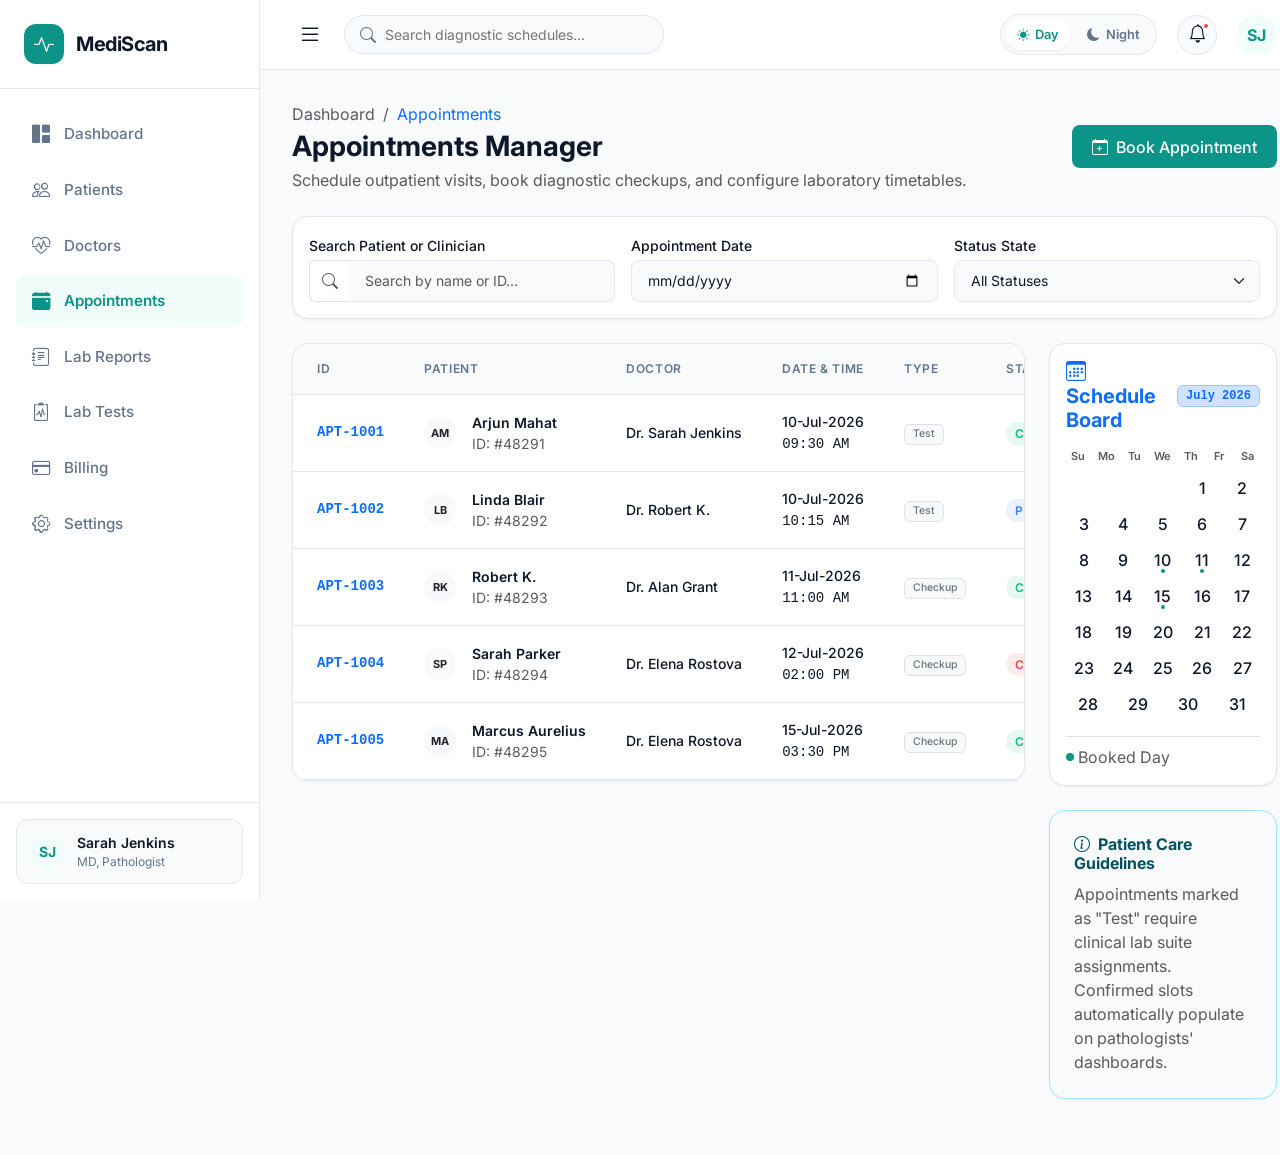
==== appointments.html @ 876a875c "feat: add practitioner registration page and initial React setup - Created a new signup.html file fo" ====
<!doctype html>
<html lang="en" data-theme="light">
  <head>
    <meta charset="UTF-8" />
    <meta name="viewport" content="width=device-width, initial-scale=1.0" />
    <title>MediScan - Appointments Manager</title>
    <!-- Google Fonts -->
    <link rel="preconnect" href="https://fonts.googleapis.com">
    <link rel="preconnect" href="https://fonts.gstatic.com" crossorigin>
    <link href="https://fonts.googleapis.com/css2?family=Inter:wght@300;400;500;600;700;800&display=swap" rel="stylesheet">
    <!-- Bootstrap 5 CSS -->
    <link href="https://cdn.jsdelivr.net/npm/bootstrap@5.3.3/dist/css/bootstrap.min.css" rel="stylesheet">
    <!-- Bootstrap Icons -->
    <link href="https://cdn.jsdelivr.net/npm/bootstrap-icons@1.11.3/font/bootstrap-icons.min.css" rel="stylesheet">
    <!-- AOS CSS -->
    <link href="https://cdn.jsdelivr.net/npm/aos@2.3.4/dist/aos.css" rel="stylesheet">
    <!-- Custom Style -->
    <link href="/css/style.css" rel="stylesheet" />
    <style>
      /* Page-specific customized styles to guarantee premium visual design */
      .calendar-day-btn {
        width: 32px;
        height: 32px;
        display: flex;
        align-items: center;
        justify-content: center;
        border: none;
        background: transparent;
        border-radius: 50%;
        color: var(--text-primary);
        font-weight: 500;
        cursor: pointer;
        position: relative;
        transition: all 0.2s ease;
        margin: auto;
      }
      .calendar-day-btn:hover {
        background-color: var(--nav-hover);
        color: var(--accent-color);
      }
      .calendar-day-btn.empty {
        cursor: default;
        pointer-events: none;
        opacity: 0.25;
      }
      .calendar-day-btn.has-appointment::after {
        content: '';
        position: absolute;
        bottom: 3px;
        width: 4px;
        height: 4px;
        background-color: var(--accent-color);
        border-radius: 50%;
      }
      .calendar-day-btn.selected {
        background-color: var(--accent-color) !important;
        color: #ffffff !important;
      }
      .calendar-day-btn.selected::after {
        background-color: #ffffff !important;
      }
      
      /* Action Buttons styling */
      .action-icon-btn {
        width: 32px;
        height: 32px;
        border-radius: 8px;
        display: inline-flex;
        align-items: center;
        justify-content: center;
        border: 1px solid var(--border-color);
        background-color: var(--bg-card);
        color: var(--text-secondary);
        transition: all 0.2s ease;
        cursor: pointer;
      }
      .action-icon-btn:hover {
        background-color: var(--accent-color);
        color: #ffffff;
        border-color: var(--accent-color);
        transform: translateY(-1px);
      }
      .action-icon-btn.btn-cancel:hover {
        background-color: #ef4444;
        border-color: #ef4444;
        color: #ffffff;
      }
      
      /* Toast styling */
      .custom-toast {
        position: fixed;
        bottom: 24px;
        right: 24px;
        z-index: 1060;
        background-color: var(--bg-card);
        border: 1px solid var(--border-color);
        box-shadow: 0 10px 30px rgba(0,0,0,0.08);
        border-radius: 12px;
        min-width: 300px;
        display: none;
        animation: slideUp 0.3s ease-out;
      }
      @keyframes slideUp {
        from { transform: translateY(100px); opacity: 0; }
        to { transform: translateY(0); opacity: 1; }
      }
    </style>
  </head>
  <body>

    <!-- Sidebar Layout -->
    <aside id="sidebar" class="sidebar">
      <div class="sidebar-brand">
        <div class="brand-icon">
          <i class="bi bi-activity"></i>
        </div>
        <span class="brand-name">MediScan</span>
      </div>

      <nav class="sidebar-menu">
        <ul class="sidebar-menu-list">
          <li class="sidebar-item">
            <a href="index.html" class="sidebar-link">
              <i class="bi bi-grid-1x2-fill"></i>
              <span>Dashboard</span>
            </a>
          </li>
          <li class="sidebar-item">
            <a href="patients.html" class="sidebar-link">
              <i class="bi bi-people"></i>
              <span>Patients</span>
            </a>
          </li>
          <li class="sidebar-item">
            <a href="doctors.html" class="sidebar-link">
              <i class="bi bi-heart-pulse"></i>
              <span>Doctors</span>
            </a>
          </li>
          <li class="sidebar-item">
            <a href="appointments.html" class="sidebar-link active">
              <i class="bi bi-calendar-event-fill"></i>
              <span>Appointments</span>
            </a>
          </li>
          <li class="sidebar-item">
            <a href="reports.html" class="sidebar-link">
              <i class="bi bi-journal-text"></i>
              <span>Lab Reports</span>
            </a>
          </li>
          <li class="sidebar-item">
            <a href="lab-tests.html" class="sidebar-link">
              <i class="bi bi-clipboard2-pulse"></i>
              <span>Lab Tests</span>
            </a>
          </li>
          <li class="sidebar-item">
            <a href="billing.html" class="sidebar-link">
              <i class="bi bi-credit-card"></i>
              <span>Billing</span>
            </a>
          </li>
          <li class="sidebar-item">
            <a href="settings.html" class="sidebar-link">
              <i class="bi bi-gear"></i>
              <span>Settings</span>
            </a>
          </li>
        </ul>
      </nav>

      <div class="sidebar-footer">
        <div class="user-badge">
          <div class="user-badge-avatar">SJ</div>
          <div class="user-badge-info">
            <span class="user-badge-name">Sarah Jenkins</span>
            <span class="user-badge-role">MD, Pathologist</span>
          </div>
        </div>
      </div>
    </aside>

    <!-- Main Content Area -->
    <main class="main-content">
      <!-- Top Navbar -->
      <header class="top-navbar">
        <div class="navbar-left">
          <button id="sidebar-toggle" class="sidebar-toggle-btn">
            <i class="bi bi-list"></i>
          </button>
          <div class="search-wrapper">
            <i class="bi bi-search"></i>
            <input type="text" id="search-patient" class="search-input" placeholder="Search diagnostic schedules..." />
          </div>
        </div>

        <div class="navbar-actions">
          <!-- Day/Night Toggle Switch -->
          <div class="theme-switch-container">
            <button id="btn-theme-light" class="theme-switch-btn active">
              <i class="bi bi-sun-fill"></i> Day
            </button>
            <button id="btn-theme-dark" class="theme-switch-btn">
              <i class="bi bi-moon-fill"></i> Night
            </button>
          </div>

          <!-- Notification Dropdown -->
          <div class="dropdown">
            <button class="navbar-action-btn" type="button" data-bs-toggle="dropdown" aria-expanded="false">
              <i class="bi bi-bell"></i>
              <span class="badge-dot"></span>
            </button>
            <ul class="dropdown-menu dropdown-menu-end dropdown-menu-custom p-2 mt-2" style="width: 280px;">
              <li class="px-3 py-2 border-bottom var(--border-color) d-flex justify-content-between align-items-center">
                <span class="fw-bold text-primary">Notifications</span>
                <span class="badge bg-danger rounded-pill">3 New</span>
              </li>
              <li><a class="dropdown-item dropdown-item-custom py-2" href="reports.html">
                <div class="d-flex flex-column">
                  <span class="fw-semibold">Abnormal Blood Test #4829</span>
                  <span class="text-xs text-muted">2 mins ago</span>
                </div>
              </a></li>
              <li><a class="dropdown-item dropdown-item-custom py-2" href="appointments.html">
                <div class="d-flex flex-column">
                  <span class="fw-semibold">New Appointment: Arjun Mahat</span>
                  <span class="text-xs text-muted">1 hour ago</span>
                </div>
              </a></li>
              <li><a class="dropdown-item dropdown-item-custom py-2" href="settings.html">
                <div class="d-flex flex-column">
                  <span class="fw-semibold">Sysmex Calibration Finished</span>
                  <span class="text-xs text-muted">Yesterday</span>
                </div>
              </a></li>
            </ul>
          </div>

          <!-- User Profile Dropdown -->
          <div class="dropdown">
            <button class="profile-dropdown-trigger" type="button" data-bs-toggle="dropdown" aria-expanded="false">
              <div class="profile-avatar">SJ</div>
            </button>
            <ul class="dropdown-menu dropdown-menu-end dropdown-menu-custom p-2 mt-2">
              <li class="px-3 py-2">
                <p class="mb-0 fw-bold">Dr. Sarah Jenkins</p>
                <p class="mb-0 text-muted small">sjenkins@mediscan.com</p>
              </li>
              <li class="dropdown-divider-custom"></li>
              <li><a class="dropdown-item dropdown-item-custom" href="settings.html"><i class="bi bi-person me-2"></i>My Profile</a></li>
              <li><a class="dropdown-item dropdown-item-custom" href="settings.html"><i class="bi bi-gear me-2"></i>Account Settings</a></li>
              <li class="dropdown-divider-custom"></li>
              <li><a class="dropdown-item dropdown-item-custom text-danger" href="login.html"><i class="bi bi-box-arrow-right me-2"></i>Logout</a></li>
            </ul>
          </div>
        </div>
      </header>

      <!-- Page Content Container -->
      <div class="page-container">
        <!-- Breadcrumbs & Heading -->
        <div class="d-flex flex-column flex-sm-row justify-content-between align-items-start align-items-sm-center gap-3 mb-4" data-aos="fade-down">
          <div>
            <nav aria-label="breadcrumb">
              <ol class="breadcrumb mb-1 text-xs">
                <li class="breadcrumb-item"><a href="index.html" class="text-decoration-none text-muted">Dashboard</a></li>
                <li class="breadcrumb-item active text-primary" aria-current="page">Appointments</li>
              </ol>
            </nav>
            <h1 class="h3 fw-bold mb-1">Appointments Manager</h1>
            <p class="text-muted mb-0 text-sm">Schedule outpatient visits, book diagnostic checkups, and configure laboratory timetables.</p>
          </div>
          <button class="btn btn-accent d-flex align-items-center gap-2" data-bs-toggle="modal" data-bs-target="#bookAppointmentModal">
            <i class="bi bi-calendar-plus"></i> Book Appointment
          </button>
        </div>

        <!-- Filter & Search Panel -->
        <div class="card-custom mb-4 p-3" data-aos="fade-up">
          <div class="row g-3">
            <div class="col-12 col-md-4">
              <label class="form-label form-label-custom mb-1 text-xs">Search Patient or Clinician</label>
              <div class="input-group">
                <span class="input-group-text bg-transparent border-end-0 var(--border-color)"><i class="bi bi-search text-muted"></i></span>
                <input type="text" id="search-filter" class="form-control form-control-custom border-start-0" placeholder="Search by name or ID..." />
              </div>
            </div>
            <div class="col-12 col-sm-6 col-md-4">
              <label class="form-label form-label-custom mb-1 text-xs">Appointment Date</label>
              <input type="date" id="date-filter" class="form-control form-control-custom" />
            </div>
            <div class="col-12 col-sm-6 col-md-4">
              <label class="form-label form-label-custom mb-1 text-xs">Status State</label>
              <select class="form-select form-select-custom" id="status-filter">
                <option value="All">All Statuses</option>
                <option value="Pending">Pending</option>
                <option value="Confirmed">Confirmed</option>
                <option value="Cancelled">Cancelled</option>
              </select>
            </div>
          </div>
        </div>

        <!-- Layout Rows -->
        <div class="row">
          <!-- Left Column: Appointments Table -->
          <div class="col-12 col-lg-8 col-xl-9" data-aos="fade-up" data-aos-delay="50">
            <div class="card-custom p-0 overflow-hidden">
              <div class="table-responsive">
                <table class="table table-custom align-middle text-nowrap" id="appointments-table">
                  <thead>
                    <tr>
                      <th class="ps-4">ID</th>
                      <th>Patient</th>
                      <th>Doctor</th>
                      <th>Date &amp; Time</th>
                      <th>Type</th>
                      <th>Status</th>
                      <th class="pe-4 text-end">Actions</th>
                    </tr>
                  </thead>
                  <tbody id="appointments-tbody">
                    <!-- Dynamic Rows Populated here -->
                  </tbody>
                </table>
              </div>
              
              <!-- Empty State Alert -->
              <div id="no-appointments-alert" class="p-5 text-center d-none">
                <i class="bi bi-calendar-x text-muted h1 d-block mb-3"></i>
                <h5 class="fw-bold">No Appointments Found</h5>
                <p class="text-muted text-xs mb-0">No records match your filters. Try clearing search fields or picking a different date.</p>
              </div>
            </div>
          </div>

          <!-- Right Column: Mini Calendar Sidebar -->
          <div class="col-12 col-lg-4 col-xl-3" data-aos="fade-left" data-aos-delay="100">
            <div class="card-custom p-3">
              <div class="d-flex justify-content-between align-items-center mb-3">
                <h5 class="fw-bold text-primary mb-0 text-sm">
                  <i class="bi bi-calendar3 me-2"></i>Schedule Board
                </h5>
                <span class="badge bg-primary-subtle text-primary border border-primary-subtle text-xs py-1 px-2 font-monospace">July 2026</span>
              </div>
              
              <!-- Calendar Grid Header -->
              <div class="row text-center g-1 mb-2 text-muted fw-semibold" style="font-size: 11px;">
                <div class="col">Su</div>
                <div class="col">Mo</div>
                <div class="col">Tu</div>
                <div class="col">We</div>
                <div class="col">Th</div>
                <div class="col">Fr</div>
                <div class="col">Sa</div>
              </div>
              
              <!-- Calendar Days Grid (July 2026) -->
              <div class="row g-1 text-center" id="calendar-days-grid">
                <!-- Populated dynamically via JS -->
              </div>
              
              <div class="mt-3 pt-2 border-top var(--border-color) d-flex justify-content-between align-items-center">
                <div class="d-flex align-items-center gap-1">
                  <span class="d-inline-block bg-teal rounded-circle" style="width: 8px; height: 8px; background-color: var(--accent-color);"></span>
                  <span class="text-xs text-muted">Booked Day</span>
                </div>
                <button class="btn btn-link text-xs p-0 text-decoration-none text-teal fw-semibold d-none" id="btn-clear-date-filter">
                  <i class="bi bi-x-circle me-1"></i>Reset Date
                </button>
              </div>
            </div>

            <!-- Pathologist Instructions Note Card -->
            <div class="card-custom border border-info-subtle mt-4" style="background-color: var(--table-header);">
              <h6 class="fw-bold text-info-emphasis text-xs uppercase mb-2"><i class="bi bi-info-circle me-1"></i> Patient Care Guidelines</h6>
              <p class="text-muted text-xs mb-0 leading-relaxed">Appointments marked as "Test" require clinical lab suite assignments. Confirmed slots automatically populate on pathologists' dashboards.</p>
            </div>
          </div>
        </div>
      </div>
    </main>

    <!-- BOOK APPOINTMENT MODAL -->
    <div class="modal fade" id="bookAppointmentModal" tabindex="-1" aria-labelledby="bookAppointmentModalLabel" aria-hidden="true">
      <div class="modal-dialog modal-dialog-centered">
        <div class="modal-content card-custom p-0 border-0 overflow-hidden">
          <div class="modal-header border-bottom var(--border-color) px-4 py-3" style="background-color: var(--table-header);">
            <h5 class="modal-title fw-bold text-primary" id="bookAppointmentModalLabel">Book Diagnostic Slot</h5>
            <button type="button" class="btn-close" data-bs-dismiss="modal" aria-label="Close"></button>
          </div>
          <form id="book-appointment-form" class="needs-validation" novalidate>
            <div class="modal-body p-4">
              <div class="mb-3">
                <label for="addPatientName" class="form-label form-label-custom">Patient Full Name <span class="text-danger">*</span></label>
                <input type="text" class="form-control form-control-custom" id="addPatientName" placeholder="e.g. Arjun Mahat" required />
                <div class="invalid-feedback text-xs">Patient Name is required.</div>
              </div>
              <div class="mb-3">
                <label for="addDoctor" class="form-label form-label-custom">Assigned Clinician <span class="text-danger">*</span></label>
                <select class="form-select form-select-custom" id="addDoctor" required>
                  <option value="" disabled selected>Select Physician</option>
                  <option value="Dr. Sarah Jenkins">Dr. Sarah Jenkins (Pathology)</option>
                  <option value="Dr. Robert K.">Dr. Robert K. (Endocrinology)</option>
                  <option value="Dr. Alan Grant">Dr. Alan Grant (Radiology)</option>
                  <option value="Dr. Elena Rostova">Dr. Elena Rostova (Cardiology)</option>
                </select>
                <div class="invalid-feedback text-xs">Please select a clinician.</div>
              </div>
              <div class="row mb-3">
                <div class="col-6">
                  <label for="addDate" class="form-label form-label-custom">Appointment Date <span class="text-danger">*</span></label>
                  <input type="date" class="form-control form-control-custom" id="addDate" min="2026-07-01" max="2026-07-31" required />
                  <div class="invalid-feedback text-xs">Please select a date in July 2026.</div>
                </div>
                <div class="col-6">
                  <label for="addTime" class="form-label form-label-custom">Time Slot <span class="text-danger">*</span></label>
                  <input type="time" class="form-control form-control-custom" id="addTime" required />
                  <div class="invalid-feedback text-xs">Time slot is required.</div>
                </div>
              </div>
              <div class="mb-3">
                <label for="addType" class="form-label form-label-custom">Appointment Type <span class="text-danger">*</span></label>
                <select class="form-select form-select-custom" id="addType" required>
                  <option value="Test" selected>Diagnostic Test (Blood draw, MRI, etc.)</option>
                  <option value="Checkup">Clinical Checkup / Consultation</option>
                </select>
              </div>
              <div class="mb-3">
                <label for="addNotes" class="form-label form-label-custom">Clinical Notes / Pre-requisites</label>
                <textarea class="form-control form-control-custom" id="addNotes" rows="3" placeholder="e.g. Fasting guidelines or symptoms..."></textarea>
              </div>
            </div>
            <div class="modal-footer border-top var(--border-color) p-3">
              <button type="button" class="btn btn-outline-custom" data-bs-dismiss="modal">Cancel</button>
              <button type="submit" class="btn btn-accent">Save Appointment</button>
            </div>
          </form>
        </div>
      </div>
    </div>

    <!-- EDIT APPOINTMENT MODAL -->
    <div class="modal fade" id="editAppointmentModal" tabindex="-1" aria-labelledby="editAppointmentModalLabel" aria-hidden="true">
      <div class="modal-dialog modal-dialog-centered">
        <div class="modal-content card-custom p-0 border-0 overflow-hidden">
          <div class="modal-header border-bottom var(--border-color) px-4 py-3" style="background-color: var(--table-header);">
            <h5 class="modal-title fw-bold text-primary" id="editAppointmentModalLabel">Edit Scheduled Slot</h5>
            <button type="button" class="btn-close" data-bs-dismiss="modal" aria-label="Close"></button>
          </div>
          <form id="edit-appointment-form" class="needs-validation" novalidate>
            <input type="hidden" id="editAppId" />
            <div class="modal-body p-4">
              <div class="mb-3">
                <label for="editPatientName" class="form-label form-label-custom">Patient Full Name <span class="text-danger">*</span></label>
                <input type="text" class="form-control form-control-custom" id="editPatientName" required />
                <div class="invalid-feedback text-xs">Patient Name is required.</div>
              </div>
              <div class="mb-3">
                <label for="editDoctor" class="form-label form-label-custom">Assigned Clinician <span class="text-danger">*</span></label>
                <select class="form-select form-select-custom" id="editDoctor" required>
                  <option value="Dr. Sarah Jenkins">Dr. Sarah Jenkins (Pathology)</option>
                  <option value="Dr. Robert K.">Dr. Robert K. (Endocrinology)</option>
                  <option value="Dr. Alan Grant">Dr. Alan Grant (Radiology)</option>
                  <option value="Dr. Elena Rostova">Dr. Elena Rostova (Cardiology)</option>
                </select>
                <div class="invalid-feedback text-xs">Please select a clinician.</div>
              </div>
              <div class="row mb-3">
                <div class="col-6">
                  <label for="editDate" class="form-label form-label-custom">Appointment Date <span class="text-danger">*</span></label>
                  <input type="date" class="form-control form-control-custom" id="editDate" min="2026-07-01" max="2026-07-31" required />
                  <div class="invalid-feedback text-xs">Please select a date in July 2026.</div>
                </div>
                <div class="col-6">
                  <label for="editTime" class="form-label form-label-custom">Time Slot <span class="text-danger">*</span></label>
                  <input type="time" class="form-control form-control-custom" id="editTime" required />
                  <div class="invalid-feedback text-xs">Time slot is required.</div>
                </div>
              </div>
              <div class="row mb-3">
                <div class="col-6">
                  <label for="editType" class="form-label form-label-custom">Appointment Type <span class="text-danger">*</span></label>
                  <select class="form-select form-select-custom" id="editType" required>
                    <option value="Test">Diagnostic Test</option>
                    <option value="Checkup">Clinical Checkup</option>
                  </select>
                </div>
                <div class="col-6">
                  <label for="editStatus" class="form-label form-label-custom">Current Status <span class="text-danger">*</span></label>
                  <select class="form-select form-select-custom" id="editStatus" required>
                    <option value="Pending">Pending</option>
                    <option value="Confirmed">Confirmed</option>
                    <option value="Cancelled">Cancelled</option>
                  </select>
                </div>
              </div>
              <div class="mb-3">
                <label for="editNotes" class="form-label form-label-custom">Clinical Notes / Pre-requisites</label>
                <textarea class="form-control form-control-custom" id="editNotes" rows="3"></textarea>
              </div>
            </div>
            <div class="modal-footer border-top var(--border-color) p-3">
              <button type="button" class="btn btn-outline-custom" data-bs-dismiss="modal">Cancel</button>
              <button type="submit" class="btn btn-accent">Save Changes</button>
            </div>
          </form>
        </div>
      </div>
    </div>

    <!-- VIEW APPOINTMENT DETAILS MODAL -->
    <div class="modal fade" id="viewAppointmentModal" tabindex="-1" aria-labelledby="viewAppointmentModalLabel" aria-hidden="true">
      <div class="modal-dialog modal-dialog-centered">
        <div class="modal-content card-custom p-0 border-0 overflow-hidden">
          <div class="modal-header border-bottom var(--border-color) px-4 py-3" style="background-color: var(--table-header);">
            <h5 class="modal-title fw-bold text-primary" id="viewAppointmentModalLabel">Specialist Credentials</h5>
            <button type="button" class="btn-close" data-bs-dismiss="modal" aria-label="Close"></button>
          </div>
          <div class="modal-body p-4">
            <!-- Header section inside Modal -->
            <div class="d-flex align-items-center gap-3 mb-4">
              <div class="user-badge-avatar bg-primary-subtle text-primary fw-bold" id="viewAppInitials" style="width: 56px; height: 56px; font-size: 1.25rem;">AM</div>
              <div>
                <h4 class="fw-bold text-primary mb-0" id="viewAppPatientName">Arjun Mahat</h4>
                <div class="text-xs text-muted">Appointment ID: <strong class="font-monospace text-dark" id="viewAppId">APT-1001</strong></div>
              </div>
            </div>

            <hr class="var(--border-color) my-3" />

            <!-- Core clinical stats & identifiers -->
            <div class="row g-3">
              <div class="col-6">
                <span class="d-block text-xs text-muted">Assigned Doctor</span>
                <span class="fw-semibold text-primary" id="viewAppDoctor">Dr. Sarah Jenkins</span>
              </div>
              <div class="col-6">
                <span class="d-block text-xs text-muted">Appointment Type</span>
                <span class="badge bg-light text-primary border px-2 py-1 text-xs" id="viewAppType">Test</span>
              </div>
              <div class="col-6">
                <span class="d-block text-xs text-muted">Scheduled Date</span>
                <span class="fw-semibold text-primary" id="viewAppDate">10-Jul-2026</span>
              </div>
              <div class="col-6">
                <span class="d-block text-xs text-muted">Time Slot</span>
                <span class="fw-semibold text-teal font-monospace" id="viewAppTime">09:30 AM</span>
              </div>
              <div class="col-12">
                <span class="d-block text-xs text-muted">Current Status</span>
                <span id="viewAppStatusBadge">Confirmed</span>
              </div>
              <div class="col-12">
                <span class="d-block text-xs text-muted">Clinical Notes & Indications</span>
                <div class="bg-light p-3 rounded border text-sm text-dark mt-1 leading-relaxed" id="viewAppNotes" style="white-space: pre-wrap;">
                  Requires fasting for 12 hours prior to blood hematology draw.
                </div>
              </div>
            </div>
          </div>
          <div class="modal-footer border-top var(--border-color) p-3">
            <button type="button" class="btn btn-outline-custom" data-bs-dismiss="modal">Close</button>
            <button type="button" class="btn btn-accent" id="btn-edit-app-from-view"><i class="bi bi-pencil-square me-1"></i> Edit Appointment</button>
          </div>
        </div>
      </div>
    </div>

    <!-- TOAST NOTIFICATION -->
    <div id="toast-notify" class="custom-toast p-3">
      <div class="d-flex align-items-center gap-3">
        <div class="bg-success text-white rounded-circle d-inline-flex p-2">
          <i class="bi bi-check-lg"></i>
        </div>
        <div class="flex-grow-1">
          <strong class="text-primary d-block small" id="toast-title">Success</strong>
          <span class="text-xs text-muted" id="toast-message">Appointments registry updated successfully.</span>
        </div>
        <button type="button" class="btn-close text-xs" onclick="hideToast()"></button>
      </div>
    </div>

    <!-- Bootstrap 5 JS Bundle -->
    <script src="https://cdn.jsdelivr.net/npm/bootstrap@5.3.3/dist/js/bootstrap.bundle.min.js"></script>
    <!-- AOS JS -->
    <script src="https://cdn.jsdelivr.net/npm/aos@2.3.4/dist/aos.js"></script>
    <!-- Custom JS -->
    <script type="module" src="/js/main.js"></script>

    <!-- IN-MEMORY DATABASE & CONTROLLER -->
    <script>
      // Initial appointments database
      const appointmentsData = {
        "APT-1001": {
          id: "APT-1001",
          patientName: "Arjun Mahat",
          patientId: "#48291",
          doctorName: "Dr. Sarah Jenkins",
          date: "2026-07-10",
          time: "09:30 AM",
          type: "Test",
          status: "Confirmed",
          notes: "Requires fasting for 12 hours prior to blood hematology draw."
        },
        "APT-1002": {
          id: "APT-1002",
          patientName: "Linda Blair",
          patientId: "#48292",
          doctorName: "Dr. Robert K.",
          date: "2026-07-10",
          time: "10:15 AM",
          type: "Test",
          status: "Pending",
          notes: "Check thyroid levels and cardiac enzymes."
        },
        "APT-1003": {
          id: "APT-1003",
          patientName: "Robert K.",
          patientId: "#48293",
          doctorName: "Dr. Alan Grant",
          date: "2026-07-11",
          time: "11:00 AM",
          type: "Checkup",
          status: "Confirmed",
          notes: "Review MRI Lumbar Spine results from radiology suite."
        },
        "APT-1004": {
          id: "APT-1004",
          patientName: "Sarah Parker",
          patientId: "#48294",
          doctorName: "Dr. Elena Rostova",
          date: "2026-07-12",
          time: "02:00 PM",
          type: "Checkup",
          status: "Cancelled",
          notes: "Consultation for chronic cardiovascular evaluations."
        },
        "APT-1005": {
          id: "APT-1005",
          patientName: "Marcus Aurelius",
          patientId: "#48295",
          doctorName: "Dr. Elena Rostova",
          date: "2026-07-15",
          time: "03:30 PM",
          type: "Checkup",
          status: "Confirmed",
          notes: "Routine post-op evaluation and cardiovascular checkup."
        }
      };

      // Tracks selected day on the calendar card
      let selectedCalendarDate = "";

      // Toast Notification helper
      function showToast(title, message) {
        document.getElementById('toast-title').textContent = title;
        document.getElementById('toast-message').textContent = message;
        const toast = document.getElementById('toast-notify');
        toast.style.display = 'block';
        setTimeout(() => {
          hideToast();
        }, 4000);
      }

      function hideToast() {
        const toast = document.getElementById('toast-notify');
        if (toast) toast.style.display = 'none';
      }

      // Format YYYY-MM-DD to DD-MMM-YYYY (e.g. 10-Jul-2026)
      function formatDateNice(dateStr) {
        if (!dateStr) return '';
        const parts = dateStr.split('-');
        if (parts.length !== 3) return dateStr;
        const year = parts[0];
        const monthIndex = parseInt(parts[1]) - 1;
        const day = parts[2];
        
        const months = ['Jan', 'Feb', 'Mar', 'Apr', 'May', 'Jun', 'Jul', 'Aug', 'Sep', 'Oct', 'Nov', 'Dec'];
        if (monthIndex < 0 || monthIndex > 11) return dateStr;
        return `${day}-${months[monthIndex]}-${year}`;
      }

      // Convert 24h string "14:30" to 12h string "02:30 PM"
      function formatTime12h(timeStr) {
        if (!timeStr) return '';
        if (timeStr.includes('AM') || timeStr.includes('PM')) {
          return timeStr;
        }
        let [hours, minutes] = timeStr.split(':');
        hours = parseInt(hours);
        const ampm = hours >= 12 ? 'PM' : 'AM';
        hours = hours % 12;
        hours = hours ? hours : 12;
        return `${hours.toString().padStart(2, '0')}:${minutes} ${ampm}`;
      }

      // Convert 12h string "02:30 PM" to 24h string "14:30"
      function parseTimeTo24h(time12h) {
        if (!time12h) return '';
        const match = time12h.match(/^(\d+):(\d+)\s*(AM|PM)$/i);
        if (!match) return '';
        let hours = parseInt(match[1]);
        const minutes = match[2];
        const ampm = match[3].toUpperCase();
        if (ampm === 'PM' && hours < 12) hours += 12;
        if (ampm === 'AM' && hours === 12) hours = 0;
        return `${hours.toString().padStart(2, '0')}:${minutes}`;
      }

      // Render appointments table and mini calendar
      function renderAll() {
        const tbody = document.getElementById('appointments-tbody');
        if (!tbody) return;

        tbody.innerHTML = '';

        const searchQuery = document.getElementById('search-filter').value.toLowerCase();
        const dateQuery = document.getElementById('date-filter').value;
        const statusQuery = document.getElementById('status-filter').value;

        let visibleCount = 0;

        Object.values(appointmentsData).forEach(app => {
          // Check filters
          const matchesSearch = app.patientName.toLowerCase().includes(searchQuery) || 
                                app.doctorName.toLowerCase().includes(searchQuery) || 
                                app.id.toLowerCase().includes(searchQuery);
          
          const matchesDate = !dateQuery || app.date === dateQuery;
          const matchesStatus = statusQuery === 'All' || app.status === statusQuery;
          const matchesCalendar = !selectedCalendarDate || app.date === selectedCalendarDate;

          if (matchesSearch && matchesDate && matchesStatus && matchesCalendar) {
            visibleCount++;

            let statusBadgeClass = "badge-pending";
            if (app.status === "Confirmed") statusBadgeClass = "badge-ready";
            if (app.status === "Cancelled") statusBadgeClass = "badge-cancelled";

            const initials = app.patientName.split(' ').map(n => n[0]).join('').slice(0, 2).toUpperCase();

            const tr = document.createElement('tr');
            tr.innerHTML = `
              <td class="ps-4 font-monospace fw-semibold text-primary">${app.id}</td>
              <td>
                <div class="d-flex align-items-center gap-3">
                  <div class="user-badge-avatar bg-light text-dark fw-bold" style="width: 32px; height: 32px; font-size: 11px;">${initials}</div>
                  <div>
                    <span class="fw-semibold d-block text-sm">${app.patientName}</span>
                    <span class="text-xs text-muted">ID: ${app.patientId}</span>
                  </div>
                </div>
              </td>
              <td>
                <span class="fw-medium">${app.doctorName}</span>
              </td>
              <td>
                <span class="fw-medium d-block text-sm">${formatDateNice(app.date)}</span>
                <span class="text-teal font-monospace text-xs">${app.time}</span>
              </td>
              <td>
                <span class="badge bg-light text-secondary border px-2 py-1 text-xs" style="font-weight: 500;">${app.type}</span>
              </td>
              <td>
                <span class="badge-custom ${statusBadgeClass}">${app.status}</span>
              </td>
              <td class="pe-4 text-end">
                <div class="d-flex justify-content-end gap-2">
                  <button class="action-icon-btn" onclick="viewAppointment('${app.id}')" title="View details">
                    <i class="bi bi-eye"></i>
                  </button>
                  <button class="action-icon-btn" onclick="editAppointment('${app.id}')" title="Edit schedule">
                    <i class="bi bi-pencil"></i>
                  </button>
                  <button class="action-icon-btn btn-cancel" onclick="cancelAppointment('${app.id}')" title="Cancel appointment" ${app.status === 'Cancelled' ? 'disabled style="opacity:0.4; cursor:default;"' : ''}>
                    <i class="bi bi-x-circle"></i>
                  </button>
                </div>
              </td>
            `;

            tbody.appendChild(tr);
          }
        });

        // Toggle empty state alert
        const alertEl = document.getElementById('no-appointments-alert');
        if (visibleCount === 0) {
          alertEl.classList.remove('d-none');
        } else {
          alertEl.classList.add('d-none');
        }

        renderCalendarGrid();
      }

      // Render the July 2026 calendar board grid
      function renderCalendarGrid() {
        const grid = document.getElementById('calendar-days-grid');
        if (!grid) return;

        grid.innerHTML = '';

        // July 2026 starts on Wednesday (3 empty placeholders)
        const offset = 3;
        const totalDays = 31;

        // Populate empty spaces
        for (let i = 0; i < offset; i++) {
          const col = document.createElement('div');
          col.className = 'col';
          col.innerHTML = `<button class="calendar-day-btn empty"></button>`;
          grid.appendChild(col);
        }

        // Check which days have appointments
        const bookedDays = {};
        Object.values(appointmentsData).forEach(app => {
          if (app.status !== 'Cancelled') {
            const parts = app.date.split('-');
            if (parts[0] === '2026' && parts[1] === '07') {
              const day = parseInt(parts[2]);
              bookedDays[day] = true;
            }
          }
        });

        // Render days
        for (let day = 1; day <= totalDays; day++) {
          const formattedDay = day.toString().padStart(2, '0');
          const fullDateStr = `2026-07-${formattedDay}`;

          const col = document.createElement('div');
          col.className = 'col';

          let classes = "calendar-day-btn";
          if (bookedDays[day]) classes += " has-appointment";
          if (selectedCalendarDate === fullDateStr) classes += " selected";

          col.innerHTML = `<button class="${classes}" onclick="selectCalendarDate('${fullDateStr}')">${day}</button>`;
          grid.appendChild(col);
        }

        // Show / Hide Clear Calendar Date button
        const resetBtn = document.getElementById('btn-clear-date-filter');
        if (selectedCalendarDate || document.getElementById('date-filter').value) {
          resetBtn.classList.remove('d-none');
        } else {
          resetBtn.classList.add('d-none');
        }
      }

      // Select date filter from calendar click
      window.selectCalendarDate = function(dateStr) {
        selectedCalendarDate = dateStr;
        // Sync to native date input
        document.getElementById('date-filter').value = dateStr;
        renderAll();
      };

      // Reset date filters
      window.clearDateFilter = function() {
        selectedCalendarDate = "";
        document.getElementById('date-filter').value = "";
        renderAll();
      };

      // View details handler
      window.viewAppointment = function(id) {
        const app = appointmentsData[id];
        if (!app) return;

        const initials = app.patientName.split(' ').map(n => n[0]).join('').slice(0, 2).toUpperCase();
        document.getElementById('viewAppInitials').textContent = initials;
        document.getElementById('viewAppPatientName').textContent = app.patientName;
        document.getElementById('viewAppId').textContent = app.id;
        document.getElementById('viewAppDoctor').textContent = app.doctorName;
        document.getElementById('viewAppType').textContent = app.type;
        document.getElementById('viewAppDate').textContent = formatDateNice(app.date);
        document.getElementById('viewAppTime').textContent = app.time;
        document.getElementById('viewAppNotes').textContent = app.notes || "No extra clinical notes listed.";

        const statusBadge = document.getElementById('viewAppStatusBadge');
        let statusBadgeClass = "badge-pending";
        if (app.status === "Confirmed") statusBadgeClass = "badge-ready";
        if (app.status === "Cancelled") statusBadgeClass = "badge-cancelled";
        statusBadge.className = `badge-custom ${statusBadgeClass}`;
        statusBadge.textContent = app.status;

        const viewModal = new bootstrap.Modal(document.getElementById('viewAppointmentModal'));
        viewModal.show();
      };

      // Edit dialog popup prefilled
      window.editAppointment = function(id) {
        const app = appointmentsData[id];
        if (!app) return;

        document.getElementById('editAppId').value = app.id;
        document.getElementById('editPatientName').value = app.patientName;
        document.getElementById('editDoctor').value = app.doctorName;
        document.getElementById('editDate').value = app.date;
        document.getElementById('editTime').value = parseTimeTo24h(app.time);
        document.getElementById('editType').value = app.type;
        document.getElementById('editStatus').value = app.status;
        document.getElementById('editNotes').value = app.notes || "";

        const editModal = new bootstrap.Modal(document.getElementById('editAppointmentModal'));
        editModal.show();
      };

      // Direct quick Cancel click action
      window.cancelAppointment = function(id) {
        const app = appointmentsData[id];
        if (!app) return;

        if (confirm(`Are you sure you want to cancel the appointment ${id} for ${app.patientName}?`)) {
          app.status = "Cancelled";
          renderAll();
          showToast("Appointment Cancelled", `Successfully marked appointment with ${app.doctorName} as Cancelled.`);
        }
      };

      // Hookups
      document.addEventListener('DOMContentLoaded', () => {
        // Render initial data
        renderAll();

        // Wire up filters
        document.getElementById('search-filter').addEventListener('keyup', renderAll);
        document.getElementById('date-filter').addEventListener('change', function(e) {
          selectedCalendarDate = e.target.value;
          renderAll();
        });
        document.getElementById('status-filter').addEventListener('change', renderAll);
        document.getElementById('btn-clear-date-filter').addEventListener('click', window.clearDateFilter);

        // Book Appointment form validation & save handler
        const addForm = document.getElementById('book-appointment-form');
        addForm.addEventListener('submit', function (e) {
          e.preventDefault();
          if (!addForm.checkValidity()) {
            e.stopPropagation();
            addForm.classList.add('was-validated');
            return;
          }

          const patientName = document.getElementById('addPatientName').value;
          const doctorName = document.getElementById('addDoctor').value;
          const date = document.getElementById('addDate').value;
          const time24 = document.getElementById('addTime').value;
          const type = document.getElementById('addType').value;
          const notes = document.getElementById('addNotes').value;

          const newId = "APT-" + (1000 + Object.keys(appointmentsData).length + 1);

          appointmentsData[newId] = {
            id: newId,
            patientName: patientName,
            patientId: "#4" + Math.floor(10000 + Math.random() * 90000),
            doctorName: doctorName,
            date: date,
            time: formatTime12h(time24),
            type: type,
            status: "Pending",
            notes: notes
          };

          renderAll();

          // Close modal
          const modalEl = document.getElementById('bookAppointmentModal');
          bootstrap.Modal.getInstance(modalEl).hide();
          addForm.reset();
          addForm.classList.remove('was-validated');

          showToast("Appointment Booked", `Registered ${type} slot for ${patientName} on ${formatDateNice(date)}.`);
        });

        // Edit Appointment form submit handler
        const editForm = document.getElementById('edit-appointment-form');
        editForm.addEventListener('submit', function (e) {
          e.preventDefault();
          if (!editForm.checkValidity()) {
            e.stopPropagation();
            editForm.classList.add('was-validated');
            return;
          }

          const id = document.getElementById('editAppId').value;
          const patientName = document.getElementById('editPatientName').value;
          const doctorName = document.getElementById('editDoctor').value;
          const date = document.getElementById('editDate').value;
          const time24 = document.getElementById('editTime').value;
          const type = document.getElementById('editType').value;
          const status = document.getElementById('editStatus').value;
          const notes = document.getElementById('editNotes').value;

          if (appointmentsData[id]) {
            appointmentsData[id].patientName = patientName;
            appointmentsData[id].doctorName = doctorName;
            appointmentsData[id].date = date;
            appointmentsData[id].time = formatTime12h(time24);
            appointmentsData[id].type = type;
            appointmentsData[id].status = status;
            appointmentsData[id].notes = notes;
          }

          renderAll();

          // Close modal
          const editModalEl = document.getElementById('editAppointmentModal');
          bootstrap.Modal.getInstance(editModalEl).hide();
          editForm.classList.remove('was-validated');

          showToast("Changes Committed", `Appointment records for ${patientName} updated successfully.`);
        });

        // Handle Edit from View Modal transition
        document.getElementById('btn-edit-app-from-view').addEventListener('click', function () {
          const currentId = document.getElementById('viewAppId').textContent;
          const viewModalEl = document.getElementById('viewAppointmentModal');
          bootstrap.Modal.getInstance(viewModalEl).hide();
          
          setTimeout(() => {
            editAppointment(currentId);
          }, 400);
        });
      });
    </script>
  </body>
</html>
---- css/style.css ----
/* 
  Diagnostic Dashboard Style 
  Professional Polish Design Theme 
  Fully Responsive, Day/Night Mode Support
*/

:root {
  --bg-primary: #f8fafc; /* slate-50 */
  --bg-card: #ffffff;
  --bg-sidebar: #ffffff;
  --border-color: #e2e8f0; /* slate-200 */
  --text-primary: #0f172a; /* slate-900 */
  --text-secondary: #64748b; /* slate-500 */
  --accent-color: #0d9488; /* teal-600 */
  --accent-light: #f0fdfa; /* teal-50 */
  --accent-hover: #0f766e; /* teal-700 */
  --nav-hover: #f1f5f9; /* slate-100 */
  --table-header: #f8fafc;
  --shadow: 0 1px 3px 0 rgba(0, 0, 0, 0.05), 0 1px 2px -1px rgba(0, 0, 0, 0.05);
  --shadow-hover: 0 10px 15px -3px rgba(13, 148, 136, 0.08), 0 4px 6px -4px rgba(13, 148, 136, 0.08);
  --card-border-radius: 1rem;
}

[data-theme="dark"] {
  --bg-primary: #0b0f19; /* deep dark background */
  --bg-card: #151c2c; /* slate-800 style dark */
  --bg-sidebar: #0e1320; /* slate-900 style deep dark */
  --border-color: #222b40; /* custom slate border */
  --text-primary: #f1f5f9; /* slate-100 */
  --text-secondary: #94a3b8; /* slate-400 */
  --accent-color: #2dd4bf; /* teal-400 */
  --accent-light: #0d2c29; /* deep teal background tint */
  --accent-hover: #14b8a6; /* teal-500 */
  --nav-hover: #1c2438;
  --table-header: #0f1524;
  --shadow: 0 1px 3px 0 rgba(0, 0, 0, 0.3), 0 1px 2px -1px rgba(0, 0, 0, 0.3);
  --shadow-hover: 0 10px 15px -3px rgba(0, 0, 0, 0.4), 0 4px 6px -4px rgba(0, 0, 0, 0.4);
}

/* Base resets & styles */
body {
  font-family: 'Inter', -apple-system, BlinkMacSystemFont, "Segoe UI", Roboto, sans-serif;
  background-color: var(--bg-primary);
  color: var(--text-primary);
  min-height: 100vh;
  margin: 0;
  display: flex;
  overflow-x: hidden;
  transition: background-color 0.3s ease, color 0.3s ease;
}

/* Scrollbar styling */
::-webkit-scrollbar {
  width: 6px;
  height: 6px;
}
::-webkit-scrollbar-track {
  background: transparent;
}
::-webkit-scrollbar-thumb {
  background: var(--border-color);
  border-radius: 4px;
}
::-webkit-scrollbar-thumb:hover {
  background: var(--accent-color);
}

/* Global Transitions */
.card, .btn, .nav-link, table, tr, td, th, input, .sidebar, .top-navbar {
  transition: background-color 0.3s ease, border-color 0.3s ease, color 0.3s ease, box-shadow 0.3s ease;
}

/* Sidebar Styling */
.sidebar {
  width: 260px;
  background-color: var(--bg-sidebar);
  border-right: 1px solid var(--border-color);
  height: 100vh;
  position: fixed;
  top: 0;
  left: 0;
  z-index: 1000;
  display: flex;
  flex-direction: column;
  transition: transform 0.3s ease, width 0.3s ease, background-color 0.3s ease, border-right-color 0.3s ease;
}

.sidebar-brand {
  padding: 1.5rem;
  display: flex;
  align-items: center;
  gap: 0.75rem;
  border-bottom: 1px solid var(--border-color);
}

.brand-icon {
  width: 2.5rem;
  height: 2.5rem;
  background-color: var(--accent-color);
  color: #ffffff;
  border-radius: 0.75rem;
  display: flex;
  align-items: center;
  justify-content: center;
  font-size: 1.25rem;
}

.brand-name {
  font-weight: 700;
  font-size: 1.25rem;
  color: var(--text-primary);
  letter-spacing: -0.025em;
}

.sidebar-menu {
  flex-grow: 1;
  padding: 1.25rem 1rem;
  overflow-y: auto;
}

.sidebar-menu-list {
  list-style: none;
  padding: 0;
  margin: 0;
  display: flex;
  flex-direction: column;
  gap: 0.25rem;
}

.sidebar-item {
  width: 100%;
}

.sidebar-link {
  display: flex;
  align-items: center;
  gap: 0.875rem;
  padding: 0.75rem 1rem;
  color: var(--text-secondary);
  text-decoration: none;
  border-radius: 0.5rem;
  font-size: 0.95rem;
  font-weight: 500;
  transition: all 0.2s ease;
}

.sidebar-link i {
  font-size: 1.15rem;
}

.sidebar-link:hover {
  background-color: var(--nav-hover);
  color: var(--accent-color);
  transform: translateX(4px);
}

.sidebar-link.active {
  background-color: var(--accent-light);
  color: var(--accent-color);
  font-weight: 600;
}

.sidebar-footer {
  padding: 1rem;
  border-top: 1px solid var(--border-color);
}

.user-badge {
  background-color: var(--bg-primary);
  border: 1px solid var(--border-color);
  border-radius: 0.75rem;
  padding: 0.75rem;
  display: flex;
  align-items: center;
  gap: 0.75rem;
}

.user-badge-avatar {
  width: 2.25rem;
  height: 2.25rem;
  border-radius: 50%;
  background-color: var(--accent-light);
  color: var(--accent-color);
  display: flex;
  align-items: center;
  justify-content: center;
  font-weight: 700;
  font-size: 0.875rem;
}

.user-badge-info {
  display: flex;
  flex-direction: column;
  overflow: hidden;
}

.user-badge-name {
  font-size: 0.875rem;
  font-weight: 600;
  color: var(--text-primary);
  white-space: nowrap;
  overflow: hidden;
  text-overflow: ellipsis;
}

.user-badge-role {
  font-size: 0.75rem;
  color: var(--text-secondary);
}

/* Layout Main Content Panel */
.main-content {
  margin-left: 260px;
  flex-grow: 1;
  min-height: 100vh;
  display: flex;
  flex-direction: column;
  transition: margin-left 0.3s ease;
}

/* Top Navbar styling */
.top-navbar {
  height: 70px;
  background-color: var(--bg-card);
  border-bottom: 1px solid var(--border-color);
  padding: 0 2rem;
  display: flex;
  align-items: center;
  justify-content: space-between;
  position: sticky;
  top: 0;
  z-index: 999;
}

.navbar-left {
  display: flex;
  align-items: center;
  gap: 1rem;
}

.sidebar-toggle-btn {
  background: none;
  border: none;
  color: var(--text-primary);
  font-size: 1.5rem;
  cursor: pointer;
  display: block; /* Always visible for collapsible desktop and responsive mobile drawer */
}

.search-wrapper {
  position: relative;
  width: 320px;
}

.search-wrapper i {
  position: absolute;
  left: 1rem;
  top: 50%;
  transform: translateY(-50%);
  color: var(--text-secondary);
}

.search-input {
  width: 100%;
  background-color: var(--bg-primary);
  border: 1px solid var(--border-color);
  border-radius: 50rem;
  padding: 0.5rem 1rem 0.5rem 2.5rem;
  color: var(--text-primary);
  font-size: 0.875rem;
}

.search-input:focus {
  outline: none;
  border-color: var(--accent-color);
  box-shadow: 0 0 0 3px rgba(13, 148, 136, 0.15);
}

.navbar-actions {
  display: flex;
  align-items: center;
  gap: 1.25rem;
}

/* Theme Switcher Toggle styling */
.theme-switch-container {
  background-color: var(--bg-primary);
  border: 1px solid var(--border-color);
  border-radius: 50rem;
  padding: 0.25rem;
  display: flex;
  gap: 0.25rem;
}

.theme-switch-btn {
  border: none;
  background: none;
  padding: 0.35rem 0.75rem;
  font-size: 0.8rem;
  font-weight: 600;
  border-radius: 50rem;
  color: var(--text-secondary);
  cursor: pointer;
  display: flex;
  align-items: center;
  gap: 0.35rem;
  transition: all 0.2s ease;
}

.theme-switch-btn.active {
  background-color: var(--bg-card);
  color: var(--accent-color);
  box-shadow: var(--shadow);
}

.navbar-action-btn {
  background-color: var(--bg-primary);
  border: 1px solid var(--border-color);
  color: var(--text-primary);
  width: 2.5rem;
  height: 2.5rem;
  border-radius: 50%;
  display: flex;
  align-items: center;
  justify-content: center;
  font-size: 1.15rem;
  cursor: pointer;
  position: relative;
}

.navbar-action-btn:hover {
  background-color: var(--nav-hover);
  color: var(--accent-color);
}

.badge-dot {
  position: absolute;
  top: 6px;
  right: 6px;
  width: 8px;
  height: 8px;
  background-color: #ef4444; /* red-500 */
  border: 2px solid var(--bg-card);
  border-radius: 50%;
}

.profile-dropdown-trigger {
  display: flex;
  align-items: center;
  gap: 0.75rem;
  cursor: pointer;
  background: none;
  border: none;
  padding: 0;
}

.profile-avatar {
  width: 2.5rem;
  height: 2.5rem;
  border-radius: 50%;
  background-color: var(--accent-light);
  color: var(--accent-color);
  display: flex;
  align-items: center;
  justify-content: center;
  font-weight: 700;
}

/* Page wrapper container */
.page-container {
  padding: 2rem;
  flex-grow: 1;
}

/* Card custom designs */
.card-custom {
  background-color: var(--bg-card);
  border: 1px solid var(--border-color);
  border-radius: var(--card-border-radius);
  box-shadow: var(--shadow);
  padding: 1.5rem;
  margin-bottom: 1.5rem;
  position: relative;
  overflow: hidden;
}

.card-hover-lift {
  transition: transform 0.3s cubic-bezier(0.34, 1.56, 0.64, 1), box-shadow 0.3s ease;
}

.card-hover-lift:hover {
  transform: translateY(-6px);
  box-shadow: var(--shadow-hover);
  border-color: var(--accent-color);
}

/* Diagnostic Stats Icons & colors */
.stat-icon {
  width: 3rem;
  height: 3rem;
  border-radius: 0.75rem;
  display: flex;
  align-items: center;
  justify-content: center;
  font-size: 1.5rem;
  margin-bottom: 1rem;
}

.stat-icon-primary {
  background-color: rgba(13, 148, 136, 0.1);
  color: var(--accent-color);
}

.stat-icon-success {
  background-color: rgba(16, 185, 129, 0.1);
  color: #10b981;
}

.stat-icon-warning {
  background-color: rgba(245, 158, 11, 0.1);
  color: #f59e0b;
}

.stat-icon-info {
  background-color: rgba(59, 130, 246, 0.1);
  color: #3b82f6;
}

.stat-label {
  font-size: 0.875rem;
  color: var(--text-secondary);
  font-weight: 500;
  margin-bottom: 0.25rem;
}

.stat-value {
  font-size: 1.875rem;
  font-weight: 700;
  color: var(--text-primary);
  line-height: 1.2;
}

.stat-change {
  font-size: 0.75rem;
  font-weight: 600;
  margin-top: 0.5rem;
}

.stat-change.positive {
  color: #10b981;
}

.stat-change.negative {
  color: #ef4444;
}

/* Custom Table Design */
.table-custom {
  margin: 0;
}

.table-custom th {
  background-color: var(--table-header);
  color: var(--text-secondary);
  font-weight: 600;
  font-size: 0.75rem;
  text-transform: uppercase;
  letter-spacing: 0.05em;
  padding: 1rem 1.25rem;
  border-bottom: 1px solid var(--border-color);
}

.table-custom td {
  padding: 1rem 1.25rem;
  vertical-align: middle;
  border-bottom: 1px solid var(--border-color);
  color: var(--text-primary);
  font-size: 0.875rem;
}

.table-custom tr:hover td {
  background-color: var(--nav-hover);
}

/* Badge Status Styles */
.badge-custom {
  padding: 0.35em 0.75em;
  font-size: 0.75rem;
  font-weight: 600;
  border-radius: 50rem;
  text-transform: uppercase;
  letter-spacing: 0.025em;
}

.badge-ready {
  background-color: rgba(16, 185, 129, 0.1);
  color: #10b981;
}

.badge-processing {
  background-color: rgba(245, 158, 11, 0.1);
  color: #f59e0b;
}

.badge-pending {
  background-color: rgba(59, 130, 246, 0.1);
  color: #3b82f6;
}

.badge-cancelled {
  background-color: rgba(239, 68, 68, 0.1);
  color: #ef4444;
}

/* Activity Timeline */
.timeline {
  position: relative;
  padding-left: 1.5rem;
}

.timeline::before {
  content: '';
  position: absolute;
  top: 0;
  left: 4.5px;
  height: 100%;
  width: 2px;
  background-color: var(--border-color);
}

.timeline-item {
  position: relative;
  padding-bottom: 1.5rem;
}

.timeline-item:last-child {
  padding-bottom: 0;
}

.timeline-marker {
  position: absolute;
  left: -1.5rem;
  width: 11px;
  height: 11px;
  border-radius: 50%;
  background-color: var(--accent-color);
  border: 2px solid var(--bg-card);
  top: 5px;
}

.timeline-marker.success {
  background-color: #10b981;
}

.timeline-marker.warning {
  background-color: #f59e0b;
}

.timeline-marker.info {
  background-color: #3b82f6;
}

.timeline-content {
  background-color: var(--bg-primary);
  border: 1px solid var(--border-color);
  border-radius: 0.5rem;
  padding: 0.75rem 1rem;
}

.timeline-time {
  font-size: 0.75rem;
  color: var(--text-secondary);
  font-weight: 500;
  margin-bottom: 0.25rem;
}

.timeline-title {
  font-size: 0.875rem;
  font-weight: 600;
  color: var(--text-primary);
  margin-bottom: 0.125rem;
}

.timeline-desc {
  font-size: 0.8rem;
  color: var(--text-secondary);
  margin: 0;
}

/* Modals & Dropdown menu card custom bg */
.dropdown-menu-custom {
  background-color: var(--bg-card);
  border: 1px solid var(--border-color);
  box-shadow: var(--shadow-hover);
  border-radius: 0.75rem;
}

.dropdown-item-custom {
  color: var(--text-primary);
  font-size: 0.875rem;
  padding: 0.6rem 1.25rem;
}

.dropdown-item-custom:hover {
  background-color: var(--nav-hover);
  color: var(--accent-color);
}

.dropdown-divider-custom {
  border-top: 1px solid var(--border-color);
  margin: 0.5rem 0;
}

/* Forms styling */
.form-label-custom {
  font-weight: 500;
  font-size: 0.875rem;
  color: var(--text-primary);
  margin-bottom: 0.5rem;
}

.form-control-custom {
  background-color: var(--bg-primary);
  border: 1px solid var(--border-color);
  color: var(--text-primary);
  border-radius: 0.5rem;
  padding: 0.6rem 1rem;
  font-size: 0.875rem;
}

.form-control-custom:focus {
  background-color: var(--bg-primary);
  color: var(--text-primary);
  border-color: var(--accent-color);
  box-shadow: 0 0 0 3px rgba(13, 148, 136, 0.15);
  outline: none;
}

.form-select-custom {
  background-color: var(--bg-primary);
  border: 1px solid var(--border-color);
  color: var(--text-primary);
  border-radius: 0.5rem;
  padding: 0.6rem 2.25rem 0.6rem 1rem;
  font-size: 0.875rem;
}

.form-select-custom:focus {
  background-color: var(--bg-primary);
  color: var(--text-primary);
  border-color: var(--accent-color);
  box-shadow: 0 0 0 3px rgba(13, 148, 136, 0.15);
  outline: none;
}

/* Custom buttons */
.btn-accent {
  background-color: var(--accent-color);
  color: #ffffff;
  border: none;
  font-weight: 500;
  padding: 0.6rem 1.25rem;
  border-radius: 0.5rem;
  transition: all 0.2s ease;
}

.btn-accent:hover {
  background-color: var(--accent-hover);
  color: #ffffff;
  box-shadow: 0 4px 12px rgba(13, 148, 136, 0.25);
}

.btn-accent-light {
  background-color: var(--accent-light);
  color: var(--accent-color);
  border: none;
  font-weight: 600;
  padding: 0.6rem 1.25rem;
  border-radius: 0.5rem;
}

.btn-accent-light:hover {
  background-color: var(--accent-color);
  color: #ffffff;
}

.btn-outline-custom {
  border: 1px solid var(--border-color);
  background: transparent;
  color: var(--text-primary);
  font-weight: 500;
  padding: 0.6rem 1.25rem;
  border-radius: 0.5rem;
}

.btn-outline-custom:hover {
  background-color: var(--nav-hover);
  color: var(--accent-color);
  border-color: var(--accent-color);
}

/* Responsiveness and Sidebar Toggle Collapse behavior */
body.sidebar-collapsed .sidebar {
  width: 70px;
}

body.sidebar-collapsed .brand-name {
  display: none;
}

body.sidebar-collapsed .sidebar-brand {
  justify-content: center;
  padding: 1.5rem 0.5rem;
}

body.sidebar-collapsed .sidebar-link span {
  display: none;
}

body.sidebar-collapsed .sidebar-link {
  justify-content: center;
  padding: 0.75rem 0;
  gap: 0;
}

body.sidebar-collapsed .user-badge-info {
  display: none;
}

body.sidebar-collapsed .user-badge {
  justify-content: center;
  padding: 0.5rem;
}

body.sidebar-collapsed .main-content {
  margin-left: 70px;
}

/* Tooltips in collapsed state */
body.sidebar-collapsed .sidebar-link {
  position: relative;
}

body.sidebar-collapsed .sidebar-link::after {
  content: attr(data-tooltip);
  position: absolute;
  left: 80px;
  background-color: var(--bg-card);
  color: var(--text-primary);
  border: 1px solid var(--border-color);
  padding: 0.4rem 0.8rem;
  border-radius: 0.5rem;
  font-size: 0.75rem;
  font-weight: 500;
  white-space: nowrap;
  opacity: 0;
  pointer-events: none;
  transform: translateX(-10px);
  transition: opacity 0.25s ease, transform 0.25s ease;
  box-shadow: var(--shadow-hover);
  z-index: 1050;
}

body.sidebar-collapsed .sidebar-link:hover::after {
  opacity: 1;
  transform: translateX(0);
}

@media (max-width: 991.98px) {
  .sidebar {
    transform: translateX(-100%);
    width: 260px !important;
  }
  
  .sidebar.show {
    transform: translateX(0);
  }
  
  .main-content {
    margin-left: 0 !important;
  }
  
  .sidebar-toggle-btn {
    display: block;
  }
  
  /* Reset collapsing on mobile drawer */
  body.sidebar-collapsed .sidebar-brand {
    justify-content: flex-start !important;
    padding: 1.5rem !important;
  }
  body.sidebar-collapsed .brand-name {
    display: block !important;
  }
  body.sidebar-collapsed .sidebar-link span {
    display: inline-block !important;
  }
  body.sidebar-collapsed .sidebar-link {
    justify-content: flex-start !important;
    padding: 0.75rem 1rem !important;
    gap: 0.875rem !important;
  }
  body.sidebar-collapsed .user-badge-info {
    display: flex !important;
  }
  body.sidebar-collapsed .user-badge {
    justify-content: flex-start !important;
    padding: 0.75rem !important;
  }
  body.sidebar-collapsed .sidebar-link::after {
    display: none !important;
  }
}

/* Equipment state indicators */
.equipment-status-row {
  display: flex;
  align-items: center;
  justify-content: space-between;
  padding: 0.75rem 0;
  border-bottom: 1px dashed var(--border-color);
}

.equipment-status-row:last-child {
  border-bottom: none;
}

.dot-indicator {
  width: 8px;
  height: 8px;
  border-radius: 50%;
  display: inline-block;
}

.bg-dot-success {
  background-color: #10b981;
}

.bg-dot-danger {
  background-color: #ef4444;
}

.bg-dot-warning {
  background-color: #f59e0b;
}

/* Day/Night visual transitions */
.transition-smooth {
  transition: all 0.3s cubic-bezier(0.4, 0, 0.2, 1);
}
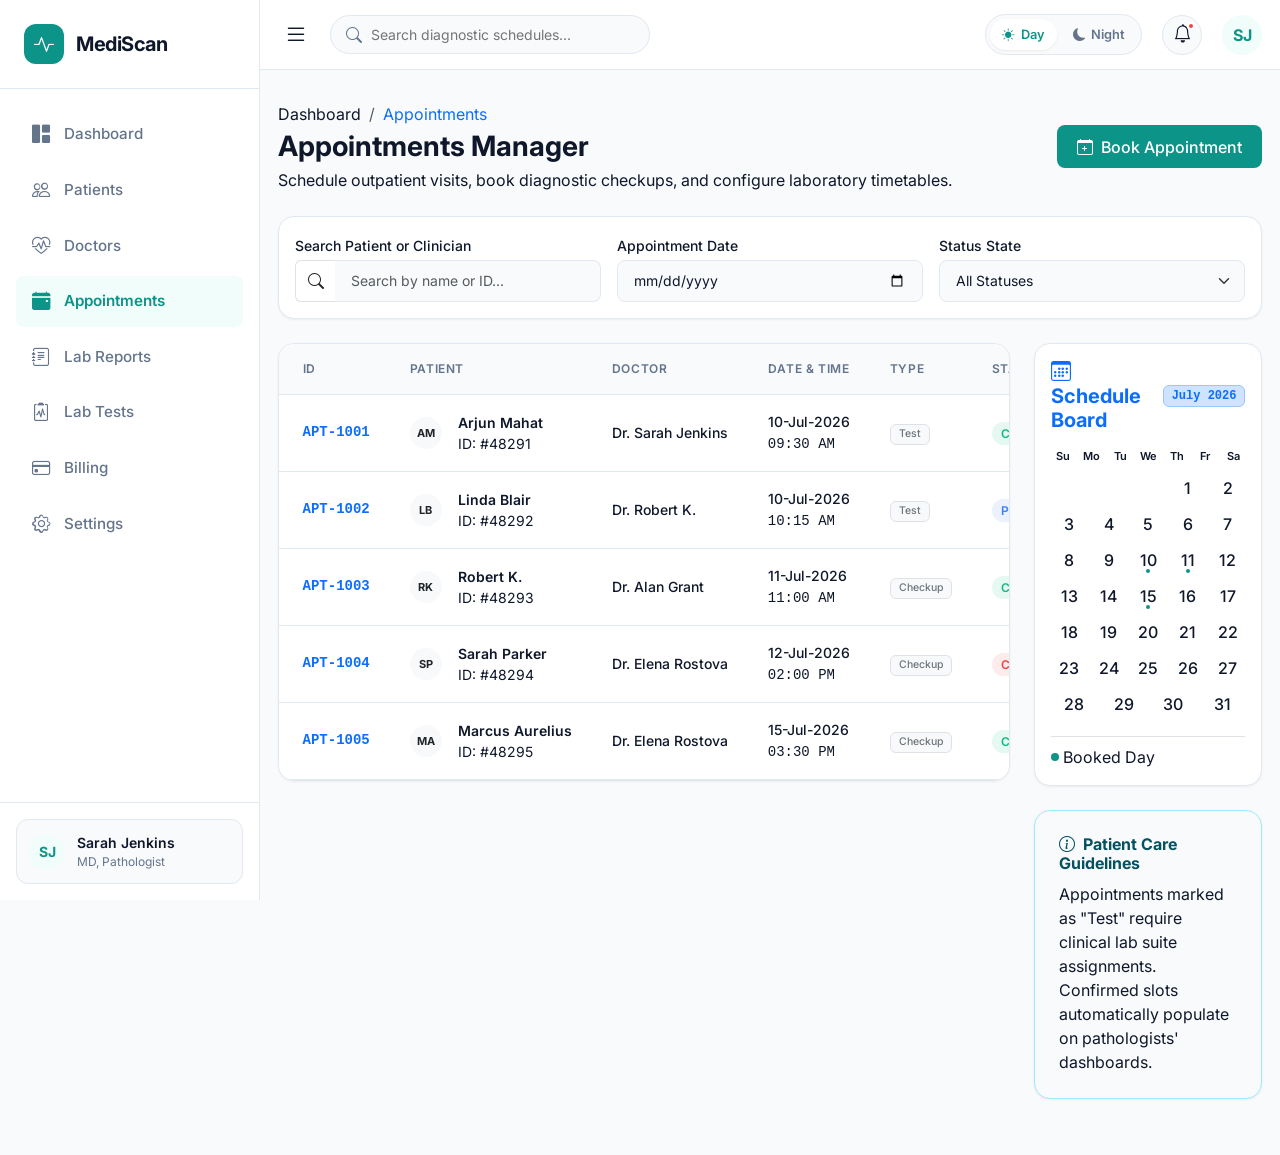
==== commit da0b6480: "fix: update resource paths for CSS and JS files across multiple HTML pages" ====
--- a/appointments.html
+++ b/appointments.html
@@ -15,7 +15,7 @@
     <!-- AOS CSS -->
     <link href="https://cdn.jsdelivr.net/npm/aos@2.3.4/dist/aos.css" rel="stylesheet">
     <!-- Custom Style -->
-    <link href="/css/style.css" rel="stylesheet" />
+    <link href="./css/style.css" rel="stylesheet" />
     <style>
       /* Page-specific customized styles to guarantee premium visual design */
       .calendar-day-btn {
@@ -588,7 +588,7 @@
     <!-- AOS JS -->
     <script src="https://cdn.jsdelivr.net/npm/aos@2.3.4/dist/aos.js"></script>
     <!-- Custom JS -->
-    <script type="module" src="/js/main.js"></script>
+    <script type="module" src="./js/main.js"></script>
 
     <!-- IN-MEMORY DATABASE & CONTROLLER -->
     <script>
--- a/css/style.css
+++ b/css/style.css
@@ -28,6 +28,7 @@
   --border-color: #222b40; /* custom slate border */
   --text-primary: #f1f5f9; /* slate-100 */
   --text-secondary: #94a3b8; /* slate-400 */
+  --text-muted: rgb(119 123 129 / 75%) !important;
   --accent-color: #2dd4bf; /* teal-400 */
   --accent-light: #0d2c29; /* deep teal background tint */
   --accent-hover: #14b8a6; /* teal-500 */
@@ -45,6 +46,7 @@
   min-height: 100vh;
   margin: 0;
   display: flex;
+  justify-content: center;
   overflow-x: hidden;
   transition: background-color 0.3s ease, color 0.3s ease;
 }
@@ -848,3 +850,6 @@
 .transition-smooth {
   transition: all 0.3s cubic-bezier(0.4, 0, 0.2, 1);
 }
+.text-muted{
+  color: var(--text-muted) !important;
+}
